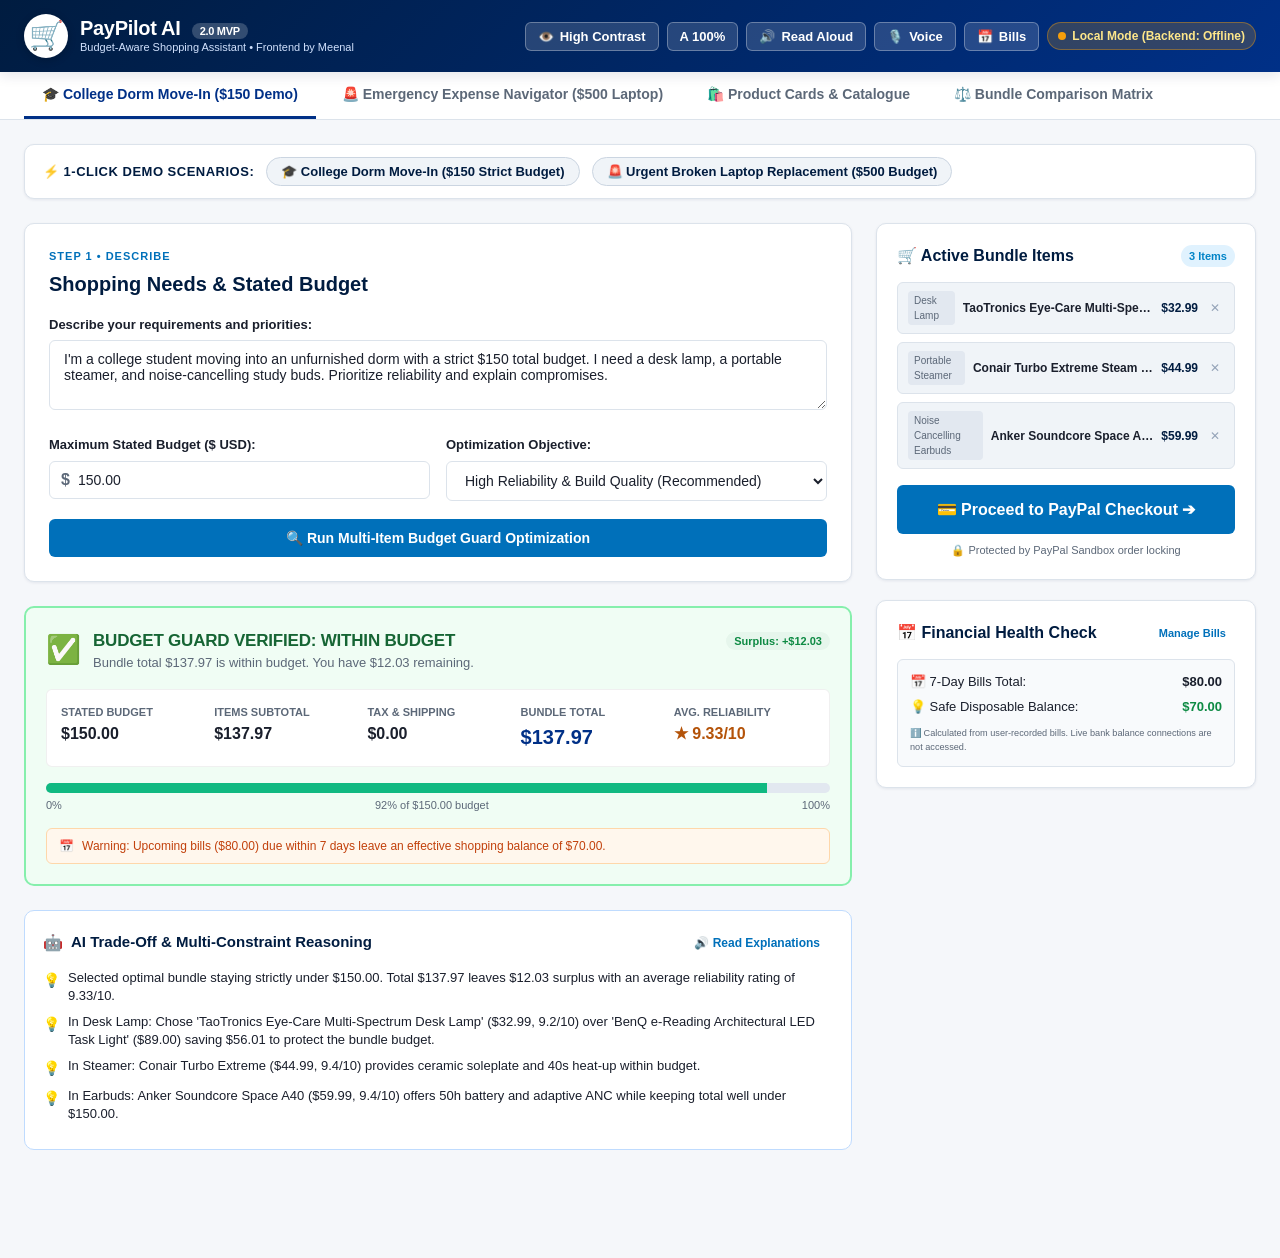
==== frontend/index.html @ 2ffc5cfb "Initial release: PayPilot AI hackathon project" ====
<!DOCTYPE html>
<html lang="en">
<head>
  <meta charset="UTF-8" />
  <meta name="viewport" content="width=device-width, initial-scale=1.0" />
  <title>PayPilot AI 2.0 — Budget-Aware Shopping Assistant</title>
  <link rel="stylesheet" href="css/styles.css" />
  <link rel="stylesheet" href="css/accessibility.css" />
</head>
<body>
  <!-- Accessible Skip Link -->
  <a href="#main-content" class="skip-link">Skip to main shopping content</a>

  <!-- ARIA Live Region for Screen Readers -->
  <div id="sr-announcer" class="sr-only" aria-live="polite" aria-atomic="true"></div>

  <!-- App Header -->
  <header class="app-header" role="banner">
    <div class="header-container">
      <div class="brand-section">
        <div class="brand-logo-icon" aria-hidden="true">🛒</div>
        <div class="brand-text">
          <h1>PayPilot AI <span class="brand-badge">2.0 MVP</span></h1>
          <p class="brand-subtitle">Budget-Aware Shopping Assistant • Frontend by Meenal</p>
        </div>
      </div>

      <!-- Accessibility & Control Bar -->
      <div class="accessibility-bar" role="toolbar" aria-label="Accessibility and assistance tools">
        <button id="btn-high-contrast" class="a11y-btn" title="Toggle High Contrast Mode (Alt+H)" aria-label="Toggle high contrast mode">
          <span aria-hidden="true">👁️</span> <span>High Contrast</span>
        </button>
        <button id="btn-text-scale" class="a11y-btn" title="Cycle Text Size (Alt+T)" aria-label="Cycle font size (Standard, Medium, Large)">
          <span aria-hidden="true">🔤</span> <span>A 100%</span>
        </button>
        <button id="btn-tts" class="a11y-btn" title="Read Aloud Summary (Alt+R)" aria-label="Read aloud current recommendations and budget status">
          <span class="icon" aria-hidden="true">🔊</span> <span>Read Aloud</span>
        </button>
        <button id="btn-voice-mic" class="a11y-btn" title="Hands-Free Voice Command" aria-label="Activate voice assistant commands">
          <span aria-hidden="true">🎙️</span> <span>Voice</span>
        </button>
        <button id="btn-open-bills" class="a11y-btn" title="Proactive Financial Health & Bills" aria-label="Open bill tracker and financial health monitoring">
          <span aria-hidden="true">📅</span> <span>Bills</span>
        </button>

        <div id="backend-status-badge" class="status-badge badge-offline" role="status" aria-label="Backend server connection status">
          <span class="dot"></span> <span>Checking Backend...</span>
        </div>
      </div>
    </div>
  </header>

  <!-- Voice Transcript Live Banner -->
  <div id="voice-transcript-banner" class="voice-banner hidden" role="status" aria-live="polite"></div>

  <!-- Sub Navigation Bar -->
  <nav class="app-subnav" role="navigation" aria-label="Main navigation views">
    <div class="subnav-container">
      <button id="nav-btn-dorm" class="nav-tab-btn active">
        <span>🎓 College Dorm Move-In ($150 Demo)</span>
      </button>
      <button id="nav-btn-emergency" class="nav-tab-btn">
        <span>🚨 Emergency Expense Navigator ($500 Laptop)</span>
      </button>
      <button id="nav-btn-catalogue" class="nav-tab-btn">
        <span>🛍️ Product Cards & Catalogue</span>
      </button>
      <button id="nav-btn-comparison" class="nav-tab-btn">
        <span>⚖️ Bundle Comparison Matrix</span>
      </button>
    </div>
  </nav>

  <!-- Main Content Area -->
  <main id="main-content" class="main-container" role="main">

    <!-- Quick-Fill Demo Chips -->
    <section class="quick-fill-bar" aria-label="Hackathon Demo Scenarios">
      <span class="quick-fill-label">⚡ 1-Click Demo Scenarios:</span>
      <button id="chip-demo-dorm" class="chip-btn" title="Load College Dorm Move-In demo ($150 budget)">
        🎓 College Dorm Move-In ($150 Strict Budget)
      </button>
      <button id="chip-demo-emergency" class="chip-btn" title="Load Emergency Laptop Replacement demo ($500 budget)">
        🚨 Urgent Broken Laptop Replacement ($500 Budget)
      </button>
    </section>

    <!-- VIEW 1: COLLEGE DORM MOVE-IN OPTIMIZER (MVP CORE DEMO) -->
    <div id="view-dorm" class="view-section">
      <div class="shopping-grid-layout">
        <!-- Left Main Column -->
        <div class="main-flow-col">
          <!-- Step 1: Describe Form -->
          <section class="card describe-card" aria-labelledby="heading-describe">
            <div class="card-heading-row">
              <div>
                <span class="step-tag">Step 1 • Describe</span>
                <h2 id="heading-describe">Shopping Needs & Stated Budget</h2>
              </div>
            </div>

            <form id="shopping-input-form">
              <div class="form-group">
                <label for="user-prompt-input">Describe your requirements and priorities:</label>
                <textarea id="user-prompt-input" class="form-textarea" rows="3" placeholder="e.g. Moving into an unfurnished dorm with strict $150 budget. Need desk lamp, steamer, and ANC earbuds. Prioritize reliability.">I'm a college student moving into an unfurnished dorm with a strict $150 total budget. I need a desk lamp, a portable steamer, and noise-cancelling study buds. Prioritize reliability and explain compromises.</textarea>
              </div>

              <div style="display: grid; grid-template-columns: 1fr 1fr; gap: 16px;">
                <div class="form-group">
                  <label for="stated-budget-input">Maximum Stated Budget ($ USD):</label>
                  <div class="input-with-currency">
                    <span class="currency-sym">$</span>
                    <input type="number" id="stated-budget-input" class="form-input" value="150.00" step="1.00" min="10" max="5000" />
                  </div>
                </div>

                <div class="form-group">
                  <label for="priority-select">Optimization Objective:</label>
                  <select id="priority-select" class="form-select">
                    <option value="reliability" selected>High Reliability & Build Quality (Recommended)</option>
                    <option value="cost">Lowest Total Cost (Budget Saver)</option>
                  </select>
                </div>
              </div>

              <button type="submit" class="btn btn-primary btn-block">
                🔍 Run Multi-Item Budget Guard Optimization
              </button>
            </form>
          </section>

          <!-- Step 2 & 3: Budget Guard Banner -->
          <section id="budget-guard-banner" class="budget-guard-banner banner-under-budget" aria-labelledby="budget-guard-heading" role="region">
            <div id="bundle-loading-spinner" class="spinner hidden"></div>
            <!-- Populated dynamically by budget_guard_ui.js -->
          </section>

          <!-- Over-budget 1-click Viable Swaps Container -->
          <section id="viable-swaps-container" role="region" aria-label="Over-budget swap alternatives"></section>

          <!-- Step 2: AI Trade-Off Explanations -->
          <section id="tradeoff-explanation-box" role="region" aria-label="AI Trade-off Explanations"></section>
        </div>

        <!-- Right Column: Selected Bundle Basket & Financial Health -->
        <aside class="sidebar-panel" aria-label="Selected basket and upcoming bills">
          <div class="card basket-card">
            <h3>
              <span>🛒 Active Bundle Items</span>
              <span class="badge badge-info">3 Items</span>
            </h3>

            <div id="selected-items-list" class="selected-items-list">
              <!-- Populated dynamically -->
            </div>

            <div class="checkout-callout">
              <button id="btn-proceed-checkout" class="btn btn-primary btn-block btn-lg">
                💳 Proceed to PayPal Checkout ➔
              </button>
              <p style="text-align: center; margin-top: 8px; font-size: 11px; color: var(--text-muted);">
                🔒 Protected by PayPal Sandbox order locking
              </p>
            </div>
          </div>

          <!-- Proactive 7-Day Bills Callout Card -->
          <div class="card basket-card">
            <h3>
              <span>📅 Financial Health Check</span>
              <button class="btn btn-ghost btn-xs" onclick="app.openBillsModal()">Manage Bills</button>
            </h3>
            <div id="bills-budget-callout">
              <!-- Populated dynamically by bill_manager_ui.js -->
            </div>
          </div>
        </aside>
      </div>
    </div>

    <!-- VIEW 2: EMERGENCY EXPENSE NAVIGATOR ($500 LAPTOP) -->
    <div id="view-emergency" class="view-section hidden">
      <div id="emergency-content-container">
        <!-- Populated dynamically by app.js renderEmergencyNavigator() -->
      </div>
    </div>

    <!-- VIEW 3: FULL PRODUCT CATALOGUE -->
    <div id="view-catalogue" class="view-section hidden">
      <div class="catalogue-header card" style="padding: 16px; margin-bottom: 20px;">
        <div style="display: flex; gap: 14px; flex-wrap: wrap; align-items: center; justify-content: space-between;">
          <div>
            <h2>Verified Product Catalogue</h2>
            <p style="font-size: 13px; color: var(--text-muted);">
              All catalogue prices carry verified retail benchmarks in accordance with hackathon guardrails.
            </p>
          </div>
          <div style="display: flex; gap: 10px; flex-wrap: wrap;">
            <input type="text" id="cat-search-input" class="form-input" style="width: 220px;" placeholder="Search products..." />
            <select id="cat-filter-select" class="form-select" style="width: 180px;">
              <option value="all">All Categories</option>
              <option value="desk_lamp">Desk Lamps</option>
              <option value="portable_steamer">Portable Steamers</option>
              <option value="noise_cancelling_earbuds">ANC Earbuds</option>
              <option value="laptop">Laptops</option>
            </select>
            <select id="cat-sort-select" class="form-select" style="width: 170px;">
              <option value="reliability_desc">Highest Reliability</option>
              <option value="price_asc">Price: Low to High</option>
              <option value="price_desc">Price: High to Low</option>
            </select>
          </div>
        </div>
      </div>

      <div id="catalogue-cards-grid" class="cards-grid">
        <!-- Rendered by app.js renderCatalogueCards() -->
      </div>
    </div>

    <!-- VIEW 4: SIDE-BY-SIDE BUNDLE COMPARISON -->
    <div id="view-comparison" class="view-section hidden">
      <div class="card" style="padding: 20px; margin-bottom: 24px;">
        <h2>Multi-Item Bundle Comparison Matrix</h2>
        <p style="color: var(--text-muted); font-size: 13px;">
          Comparing the AI-recommended high-reliability combination against the minimum-cost budget saver.
        </p>
      </div>

      <div id="bundle-comparison-matrix" class="bundle-matrix-container">
        <!-- Populated dynamically by budget_guard_ui.js -->
      </div>
    </div>

  </main>

  <!-- ================================================================= -->
  <!-- MODAL 1: CHECKOUT & PAYPAL SANDBOX FLOW -->
  <!-- ================================================================= -->
  <div id="checkout-modal" class="modal-overlay hidden" role="dialog" aria-modal="true" aria-labelledby="checkout-modal-title">
    <div class="modal-content">
      <div class="modal-header">
        <h3 id="checkout-modal-title">PayPilot AI — PayPal Sandbox Checkout</h3>
        <button id="btn-close-checkout" class="btn-close-modal" aria-label="Close checkout modal">✕</button>
      </div>

      <!-- Step Tracker Bar -->
      <div id="checkout-step-tracker" class="step-tracker-bar"></div>

      <!-- Dynamic Stage Body -->
      <div id="checkout-body-content"></div>
    </div>
  </div>

  <!-- ================================================================= -->
  <!-- MODAL 2: PRICE TREND & HONEY SIMULATION MODAL -->
  <!-- ================================================================= -->
  <div id="price-history-modal" class="modal-overlay hidden" role="dialog" aria-modal="true" aria-labelledby="history-modal-title">
    <div class="modal-content" style="max-width: 520px;">
      <div class="modal-header">
        <h3 id="history-modal-title">Price Trend & Movement Insight</h3>
        <button id="btn-close-price-history" class="btn-close-modal" aria-label="Close price trends modal">✕</button>
      </div>
      <div id="price-history-content"></div>
    </div>
  </div>

  <!-- ================================================================= -->
  <!-- MODAL 3: PROACTIVE FINANCIAL HEALTH & BILL TRACKER MODAL -->
  <!-- ================================================================= -->
  <div id="bills-modal" class="modal-overlay hidden" role="dialog" aria-modal="true" aria-labelledby="bills-modal-title">
    <div class="modal-content">
      <div class="modal-header">
        <h3 id="bills-modal-title">📅 Proactive Financial Health & Bill Tracker</h3>
        <button id="btn-close-bills" class="btn-close-modal" aria-label="Close bill manager">✕</button>
      </div>

      <div style="margin-bottom: 16px;">
        <p style="font-size: 13px; color: var(--text-muted);">
          Record upcoming bills to let PayPilot AI compute your true disposable shopping balance.
          <em>Note: We do not access or imply access to your private bank balance.</em>
        </p>
      </div>

      <!-- Add Bill Form -->
      <form id="add-bill-form" class="card" style="padding: 16px; margin-bottom: 20px; background: #f8fafc;">
        <h4 style="margin-bottom: 10px; font-size: 14px;">+ Record New Upcoming Bill</h4>
        <div style="display: grid; grid-template-columns: 2fr 1fr; gap: 10px; margin-bottom: 10px;">
          <input type="text" id="new-bill-title" class="form-input" placeholder="Bill Name (e.g. Mobile Plan)" required />
          <input type="number" id="new-bill-amount" class="form-input" placeholder="Amount ($)" step="0.01" required />
        </div>
        <div style="display: grid; grid-template-columns: 1fr 1fr; gap: 10px; margin-bottom: 10px;">
          <input type="date" id="new-bill-date" class="form-input" required />
          <select id="new-bill-category" class="form-select">
            <option value="Utilities">Utilities</option>
            <option value="Internet">Internet / Phone</option>
            <option value="Housing">Housing / Rent</option>
            <option value="Entertainment">Entertainment / Subs</option>
          </select>
        </div>
        <button type="submit" class="btn btn-secondary btn-sm btn-block">Add Bill Record</button>
      </form>

      <!-- Bills List -->
      <h4 style="margin-bottom: 8px;">Recorded Bills:</h4>
      <div id="bills-list-container" style="display: flex; flex-direction: column; gap: 8px; max-height: 250px; overflow-y: auto;"></div>
    </div>
  </div>

  <!-- ================================================================= -->
  <!-- MODAL 4: KEYBOARD SHORTCUTS HELP MODAL -->
  <!-- ================================================================= -->
  <div id="shortcuts-modal" class="modal-overlay hidden" role="dialog" aria-modal="true" aria-labelledby="shortcuts-modal-title">
    <div class="modal-content" style="max-width: 480px;">
      <div class="modal-header">
        <h3 id="shortcuts-modal-title">⌨️ Keyboard Navigation Shortcuts</h3>
        <button id="btn-close-shortcuts" class="btn-close-modal" aria-label="Close keyboard shortcuts">✕</button>
      </div>
      <div style="font-size: 13px; line-height: 1.8;">
        <p><strong>Alt + H</strong>: Toggle High Contrast Mode (WCAG AAA)</p>
        <p><strong>Alt + T</strong>: Cycle Text Size (Standard 100%, 120%, 140%)</p>
        <p><strong>Alt + R</strong>: Read Aloud Summary / Stop Speech</p>
        <p><strong>Alt + K</strong>: Open / Close this Shortcuts dialog</p>
        <p><strong>Tab / Shift+Tab</strong>: Navigate between interactive elements</p>
        <p><strong>Escape</strong>: Close any open modal dialog</p>
      </div>
    </div>
  </div>

  <!-- Scripts -->
  <script src="js/config.js"></script>
  <script src="js/catalogue_data.js"></script>
  <script src="js/api.js"></script>
  <script src="js/accessibility.js"></script>
  <script src="js/voice.js"></script>
  <script src="js/bill_manager_ui.js"></script>
  <script src="js/budget_guard_ui.js"></script>
  <script src="js/paypal_checkout_ui.js"></script>
  <script src="js/app.js"></script>
</body>
</html>
---- frontend/css/styles.css ----
/**
 * PayPilot AI — Core Design System & Styling
 * Module: Meenal (Frontend / Dashboard UI)
 */

:root {
  --pp-blue: #003087;
  --pp-navy: #001c40;
  --pp-light-blue: #0070ba;
  --pp-accent: #00457c;
  --pp-yellow: #ffc439;
  --pp-gold: #f2ba36;
  --bg-primary: #f5f7fa;
  --bg-surface: #ffffff;
  --bg-surface-alt: #f0f4f8;
  --text-main: #1a1f2c;
  --text-muted: #5c6878;
  --text-light: #8e9cae;
  --border-color: #dce3eb;
  --border-focus: #0070ba;

  --color-success: #0d8a43;
  --color-success-bg: #e6f6ec;
  --color-warning: #b76e00;
  --color-warning-bg: #fff8e6;
  --color-danger: #c92a2a;
  --color-danger-bg: #ffe8e8;

  --shadow-sm: 0 1px 3px rgba(0, 24, 71, 0.08);
  --shadow-md: 0 4px 12px rgba(0, 24, 71, 0.10);
  --shadow-lg: 0 8px 24px rgba(0, 24, 71, 0.14);
  --radius-sm: 6px;
  --radius-md: 10px;
  --radius-lg: 16px;
  --radius-full: 9999px;

  --font-sans: -apple-system, BlinkMacSystemFont, "Segoe UI", Roboto, Helvetica, Arial, sans-serif;
  --font-mono: SFMono-Regular, Consolas, "Liberation Mono", Menlo, monospace;
}

/* Reset & Base */
*, *::before, *::after {
  box-sizing: border-box;
  margin: 0;
  padding: 0;
}

body {
  font-family: var(--font-sans);
  background-color: var(--bg-primary);
  color: var(--text-main);
  line-height: 1.5;
  -webkit-font-smoothing: antialiased;
}

/* Skip link for screen reader accessibility */
.skip-link {
  position: absolute;
  top: -40px;
  left: 10px;
  background: var(--pp-blue);
  color: #fff;
  padding: 8px 16px;
  z-index: 1000;
  text-decoration: none;
  font-weight: 600;
  border-radius: var(--radius-sm);
  transition: top 0.2s ease;
}
.skip-link:focus {
  top: 10px;
}

/* Clear Focus Rings */
:focus-visible {
  outline: 3px solid var(--pp-light-blue);
  outline-offset: 3px;
}

/* App Header & Navigation */
.app-header {
  background: linear-gradient(135deg, var(--pp-navy) 0%, var(--pp-blue) 100%);
  color: #ffffff;
  padding: 14px 24px;
  box-shadow: var(--shadow-md);
  position: sticky;
  top: 0;
  z-index: 100;
}

.header-container {
  max-width: 1300px;
  margin: 0 auto;
  display: flex;
  align-items: center;
  justify-content: space-between;
  gap: 16px;
  flex-wrap: wrap;
}

.brand-section {
  display: flex;
  align-items: center;
  gap: 12px;
}

.brand-logo-icon {
  font-size: 28px;
  background: #ffffff;
  border-radius: 50%;
  width: 44px;
  height: 44px;
  display: flex;
  align-items: center;
  justify-content: center;
  box-shadow: 0 2px 8px rgba(0,0,0,0.2);
}

.brand-text h1 {
  font-size: 20px;
  font-weight: 700;
  letter-spacing: -0.3px;
  line-height: 1.1;
}

.brand-badge {
  font-size: 11px;
  background: rgba(255, 255, 255, 0.2);
  padding: 2px 8px;
  border-radius: var(--radius-full);
  margin-left: 6px;
}

.brand-subtitle {
  font-size: 11px;
  color: #d0e1fd;
}

/* Accessibility & Control Bar */
.accessibility-bar {
  display: flex;
  align-items: center;
  gap: 8px;
  flex-wrap: wrap;
}

.a11y-btn {
  background: rgba(255, 255, 255, 0.15);
  border: 1px solid rgba(255, 255, 255, 0.3);
  color: #ffffff;
  font-size: 13px;
  font-weight: 600;
  padding: 6px 12px;
  border-radius: var(--radius-sm);
  cursor: pointer;
  display: inline-flex;
  align-items: center;
  gap: 6px;
  transition: all 0.2s ease;
}

.a11y-btn:hover {
  background: rgba(255, 255, 255, 0.25);
  border-color: rgba(255, 255, 255, 0.5);
}

.a11y-btn.active {
  background: var(--pp-yellow);
  color: var(--pp-navy);
  border-color: var(--pp-yellow);
}

.a11y-btn.active-speaking {
  background: #e02424;
  color: #fff;
  border-color: #e02424;
}

.a11y-btn.active-listening {
  background: #059669;
  color: #fff;
  animation: pulse-listening 1.5s infinite;
}

@keyframes pulse-listening {
  0% { transform: scale(1); }
  50% { transform: scale(1.05); }
  100% { transform: scale(1); }
}

.status-badge {
  display: inline-flex;
  align-items: center;
  gap: 6px;
  font-size: 12px;
  font-weight: 600;
  padding: 4px 10px;
  border-radius: var(--radius-full);
}

.status-badge .dot {
  width: 8px;
  height: 8px;
  border-radius: 50%;
}

.badge-online {
  background: rgba(16, 185, 129, 0.2);
  color: #a7f3d0;
  border: 1px solid rgba(16, 185, 129, 0.4);
}
.badge-online .dot { background: #10b981; }

.badge-offline {
  background: rgba(245, 158, 11, 0.2);
  color: #fde68a;
  border: 1px solid rgba(245, 158, 11, 0.4);
}
.badge-offline .dot { background: #f59e0b; }

/* Sub Navigation */
.app-subnav {
  background: #ffffff;
  border-bottom: 1px solid var(--border-color);
  padding: 0 24px;
}

.subnav-container {
  max-width: 1300px;
  margin: 0 auto;
  display: flex;
  gap: 8px;
  overflow-x: auto;
}

.nav-tab-btn {
  background: none;
  border: none;
  border-bottom: 3px solid transparent;
  padding: 14px 18px;
  font-size: 14px;
  font-weight: 600;
  color: var(--text-muted);
  cursor: pointer;
  display: inline-flex;
  align-items: center;
  gap: 8px;
  transition: all 0.2s;
  white-space: nowrap;
}

.nav-tab-btn:hover {
  color: var(--pp-blue);
  background: #f8fafc;
}

.nav-tab-btn.active {
  color: var(--pp-blue);
  border-bottom-color: var(--pp-blue);
}

/* Voice transcript banner */
.voice-banner {
  background: #eff6ff;
  border-bottom: 1px solid #bfdbfe;
  color: #1e40af;
  padding: 8px 24px;
  font-size: 13px;
  font-weight: 500;
  text-align: center;
}

/* Main Container */
.main-container {
  max-width: 1300px;
  margin: 24px auto;
  padding: 0 24px 60px 24px;
}

/* Quick Fill Banner */
.quick-fill-bar {
  background: #ffffff;
  border: 1px solid var(--border-color);
  border-radius: var(--radius-md);
  padding: 12px 18px;
  margin-bottom: 24px;
  display: flex;
  align-items: center;
  gap: 12px;
  flex-wrap: wrap;
  box-shadow: var(--shadow-sm);
}

.quick-fill-label {
  font-size: 13px;
  font-weight: 700;
  color: var(--pp-navy);
  text-transform: uppercase;
  letter-spacing: 0.5px;
}

.chip-btn {
  background: var(--bg-surface-alt);
  border: 1px solid #cbd5e1;
  color: var(--pp-navy);
  font-size: 13px;
  font-weight: 600;
  padding: 6px 14px;
  border-radius: var(--radius-full);
  cursor: pointer;
  transition: all 0.2s;
}

.chip-btn:hover {
  background: #e2e8f0;
  border-color: #94a3b8;
  transform: translateY(-1px);
}

/* Shopping Flow Cards & Sections */
.shopping-grid-layout {
  display: grid;
  grid-template-columns: 1fr 380px;
  gap: 24px;
  align-items: start;
}

@media (max-width: 1024px) {
  .shopping-grid-layout {
    grid-template-columns: 1fr;
  }
}

/* Card Primitive */
.card {
  background: var(--bg-surface);
  border: 1px solid var(--border-color);
  border-radius: var(--radius-md);
  box-shadow: var(--shadow-sm);
  transition: box-shadow 0.2s, border-color 0.2s;
}

.card:hover {
  box-shadow: var(--shadow-md);
}

/* Describe Section (Input Form) */
.describe-card {
  padding: 24px;
  margin-bottom: 24px;
}

.card-heading-row {
  display: flex;
  justify-content: space-between;
  align-items: flex-start;
  margin-bottom: 16px;
}

.step-tag {
  font-size: 11px;
  font-weight: 700;
  text-transform: uppercase;
  letter-spacing: 1px;
  color: var(--pp-light-blue);
  margin-bottom: 4px;
  display: block;
}

.describe-card h2 {
  font-size: 20px;
  font-weight: 700;
  color: var(--pp-navy);
}

.form-group {
  margin-bottom: 18px;
}

.form-group label {
  display: block;
  font-size: 13px;
  font-weight: 600;
  color: var(--text-main);
  margin-bottom: 6px;
}

.form-input, .form-textarea, .form-select {
  width: 100%;
  padding: 10px 14px;
  border: 1px solid var(--border-color);
  border-radius: var(--radius-sm);
  font-family: inherit;
  font-size: 14px;
  color: var(--text-main);
  background: #ffffff;
  transition: border-color 0.2s;
}

.form-input:focus, .form-textarea:focus, .form-select:focus {
  border-color: var(--pp-light-blue);
}

.input-with-currency {
  position: relative;
  display: flex;
  align-items: center;
}

.currency-sym {
  position: absolute;
  left: 12px;
  font-weight: 700;
  color: var(--text-muted);
}

.input-with-currency input {
  padding-left: 28px;
}

/* Buttons */
.btn {
  display: inline-flex;
  align-items: center;
  justify-content: center;
  gap: 8px;
  font-family: inherit;
  font-size: 14px;
  font-weight: 600;
  padding: 10px 20px;
  border-radius: var(--radius-sm);
  border: 1px solid transparent;
  cursor: pointer;
  transition: all 0.2s;
  text-decoration: none;
}

.btn-primary {
  background: var(--pp-light-blue);
  color: #ffffff;
}
.btn-primary:hover {
  background: #005ea6;
}

.btn-secondary {
  background: #e2e8f0;
  color: var(--pp-navy);
}
.btn-secondary:hover {
  background: #cbd5e1;
}

.btn-success {
  background: var(--color-success);
  color: #ffffff;
}
.btn-success:hover {
  background: #0b7237;
}

.btn-danger {
  background: var(--color-danger);
  color: #ffffff;
}
.btn-danger:hover {
  background: #a82222;
}

.btn-outline {
  background: transparent;
  border-color: var(--border-color);
  color: var(--text-main);
}
.btn-outline:hover {
  background: var(--bg-surface-alt);
  border-color: #94a3b8;
}

.btn-ghost {
  background: transparent;
  color: var(--pp-light-blue);
}
.btn-ghost:hover {
  background: rgba(0, 112, 186, 0.08);
}

.btn-block { width: 100%; }
.btn-sm { padding: 6px 12px; font-size: 12px; }
.btn-xs { padding: 4px 8px; font-size: 11px; }
.btn-lg { padding: 14px 28px; font-size: 16px; }

/* Budget Guard Banner */
.budget-guard-banner {
  border-radius: var(--radius-md);
  padding: 20px;
  margin-bottom: 24px;
  border: 2px solid;
  transition: all 0.3s;
}

.banner-under-budget {
  background: #f0fdf4;
  border-color: #86efac;
}

.banner-over-budget {
  background: #fef2f2;
  border-color: #fca5a5;
}

.banner-header {
  display: flex;
  justify-content: space-between;
  align-items: flex-start;
  margin-bottom: 16px;
  flex-wrap: wrap;
  gap: 12px;
}

.status-indicator {
  display: flex;
  align-items: center;
  gap: 12px;
}

.status-icon {
  font-size: 28px;
}

.status-title {
  font-size: 17px;
  font-weight: 700;
  letter-spacing: -0.2px;
}

.banner-under-budget .status-title { color: #166534; }
.banner-over-budget .status-title { color: #991b1b; }

.status-subtitle {
  font-size: 13px;
  color: var(--text-muted);
}

.banner-body {
  display: grid;
  grid-template-columns: repeat(auto-fit, minmax(130px, 1fr));
  gap: 12px;
  margin-bottom: 16px;
  background: #ffffff;
  padding: 14px;
  border-radius: var(--radius-sm);
  border: 1px solid rgba(0,0,0,0.06);
}

.budget-stat {
  display: flex;
  flex-direction: column;
}

.stat-label {
  font-size: 11px;
  text-transform: uppercase;
  color: var(--text-muted);
  font-weight: 600;
  margin-bottom: 2px;
}

.stat-value {
  font-size: 16px;
  font-weight: 700;
  color: var(--text-main);
}

.stat-highlight .total-value {
  font-size: 20px;
  color: var(--pp-blue);
}

.rating-stars {
  color: #b45309;
}

/* Progress bar */
.budget-progress-container {
  margin-top: 10px;
}

.progress-bar-track {
  width: 100%;
  height: 10px;
  background: #e2e8f0;
  border-radius: var(--radius-full);
  overflow: hidden;
}

.progress-bar-fill {
  height: 100%;
  transition: width 0.4s ease;
}

.fill-safe { background: #10b981; }
.fill-over { background: #ef4444; }

.progress-labels {
  display: flex;
  justify-content: space-between;
  font-size: 11px;
  color: var(--text-muted);
  margin-top: 4px;
}

.banner-bill-alert {
  margin-top: 14px;
  padding: 8px 12px;
  border-radius: var(--radius-sm);
  font-size: 12px;
  display: flex;
  align-items: center;
  gap: 8px;
}

.bill-warning {
  background: #fff7ed;
  border: 1px solid #fed7aa;
  color: #c2410c;
}

.bill-ok {
  background: #f8fafc;
  border: 1px solid #e2e8f0;
  color: #475569;
}

/* Viable Swaps Card */
.swap-callout-box {
  background: #ffffff;
  border: 2px solid #f59e0b;
  border-radius: var(--radius-md);
  padding: 18px;
  margin-bottom: 24px;
  box-shadow: var(--shadow-sm);
}

.swap-callout-header {
  display: flex;
  justify-content: space-between;
  align-items: center;
  margin-bottom: 8px;
}

.swap-callout-header h4 {
  color: #92400e;
  font-size: 16px;
}

.shortfall-tag {
  background: #fee2e2;
  color: #991b1b;
  font-size: 12px;
  font-weight: 700;
  padding: 3px 8px;
  border-radius: var(--radius-full);
}

.swap-intro {
  font-size: 13px;
  color: var(--text-muted);
  margin-bottom: 14px;
}

.swap-card {
  background: #fffbeb;
  border: 1px solid #fde68a;
  border-radius: var(--radius-sm);
  padding: 14px;
  margin-bottom: 10px;
}

.swap-comparison {
  display: flex;
  align-items: center;
  justify-content: space-between;
  gap: 12px;
  margin-bottom: 8px;
  flex-wrap: wrap;
}

.swap-badge-red {
  background: #fee2e2;
  color: #991b1b;
  font-size: 10px;
  font-weight: 700;
  padding: 2px 6px;
  border-radius: var(--radius-full);
  margin-right: 6px;
}

.swap-badge-green {
  background: #dcfce7;
  color: #166534;
  font-size: 10px;
  font-weight: 700;
  padding: 2px 6px;
  border-radius: var(--radius-full);
  margin-right: 6px;
}

.swap-arrow {
  font-size: 18px;
  color: #d97706;
}

.swap-explanation {
  font-size: 12px;
  color: #4b5563;
  margin-bottom: 10px;
}

.swap-action-row {
  display: flex;
  justify-content: space-between;
  align-items: center;
  flex-wrap: wrap;
  gap: 8px;
}

.savings-tag {
  font-size: 12px;
  font-weight: 700;
  color: #15803d;
}

/* Comparison Matrix */
.bundle-matrix-container {
  display: grid;
  grid-template-columns: repeat(auto-fit, minmax(280px, 1fr));
  gap: 20px;
  margin-bottom: 24px;
}

.comparison-column {
  padding: 20px;
  display: flex;
  flex-direction: column;
  justify-content: space-between;
  position: relative;
}

.highlight-card {
  border: 2px solid var(--pp-light-blue);
  box-shadow: 0 4px 16px rgba(0, 112, 186, 0.15);
}

.pill-badge {
  font-size: 11px;
  font-weight: 700;
  padding: 3px 10px;
  border-radius: var(--radius-full);
  display: inline-block;
  margin-bottom: 8px;
}

.pill-blue { background: #dbeafe; color: #1e40af; }
.pill-gray { background: #f1f5f9; color: #475569; }

.col-header h3 {
  font-size: 18px;
  color: var(--pp-navy);
  margin-bottom: 4px;
}

.col-subtitle {
  font-size: 12px;
  color: var(--text-muted);
  margin-bottom: 12px;
}

.col-price {
  display: flex;
  align-items: center;
  gap: 10px;
  margin-bottom: 8px;
}

.price-val {
  font-size: 24px;
  font-weight: 800;
  color: var(--pp-navy);
}

.badge {
  font-size: 11px;
  font-weight: 700;
  padding: 3px 8px;
  border-radius: var(--radius-full);
}

.badge-success { background: var(--color-success-bg); color: var(--color-success); }
.badge-danger { background: var(--color-danger-bg); color: var(--color-danger); }
.badge-warning { background: var(--color-warning-bg); color: var(--color-warning); }
.badge-info { background: #e0f2fe; color: #0284c7; }

.col-reliability {
  font-size: 12px;
  color: var(--text-muted);
  margin-bottom: 16px;
}

.col-items {
  border-top: 1px solid var(--border-color);
  padding: 12px 0;
  margin-bottom: 16px;
}

.col-item-row {
  display: flex;
  justify-content: space-between;
  font-size: 13px;
  padding: 6px 0;
  border-bottom: 1px dashed #f1f5f9;
}

.item-name {
  max-width: 70%;
  color: var(--text-main);
  white-space: nowrap;
  overflow: hidden;
  text-overflow: ellipsis;
}

.item-price {
  font-weight: 600;
  color: var(--pp-navy);
}

/* Trade-Off Explanation Box */
.tradeoff-card {
  background: #ffffff;
  border: 1px solid #bfdbfe;
  border-radius: var(--radius-md);
  padding: 18px;
  margin-bottom: 24px;
}

.tradeoff-header {
  display: flex;
  align-items: center;
  gap: 8px;
  margin-bottom: 12px;
}

.tradeoff-header h4 {
  font-size: 15px;
  color: var(--pp-navy);
  flex-grow: 1;
}

.tradeoff-bullet {
  display: flex;
  align-items: flex-start;
  gap: 8px;
  font-size: 13px;
  color: var(--text-main);
  margin-bottom: 8px;
  line-height: 1.4;
}

.bullet-icon { font-size: 14px; margin-top: 2px; }

/* Product Cards Grid */
.cards-grid {
  display: grid;
  grid-template-columns: repeat(auto-fill, minmax(290px, 1fr));
  gap: 20px;
}

.product-card {
  display: flex;
  flex-direction: column;
  overflow: hidden;
}

.card-selected {
  border: 2px solid var(--pp-light-blue);
  box-shadow: 0 4px 14px rgba(0, 112, 186, 0.15);
}

.card-media {
  position: relative;
  height: 180px;
  background: #e2e8f0;
  overflow: hidden;
}

.product-img {
  width: 100%;
  height: 100%;
  object-fit: cover;
  transition: transform 0.3s ease;
}

.product-card:hover .product-img {
  transform: scale(1.03);
}

.category-pill {
  position: absolute;
  top: 10px;
  left: 10px;
  background: rgba(0, 24, 71, 0.85);
  color: #ffffff;
  font-size: 11px;
  font-weight: 600;
  padding: 3px 8px;
  border-radius: var(--radius-full);
}

.discount-pill {
  position: absolute;
  top: 10px;
  right: 10px;
  background: var(--color-success);
  color: #ffffff;
  font-size: 11px;
  font-weight: 700;
  padding: 3px 8px;
  border-radius: var(--radius-full);
}

.card-content {
  padding: 16px;
  display: flex;
  flex-direction: column;
  flex-grow: 1;
  justify-content: space-between;
}

.brand-row {
  display: flex;
  justify-content: space-between;
  font-size: 12px;
  margin-bottom: 4px;
}

.brand-label {
  color: var(--text-muted);
  font-weight: 600;
  text-transform: uppercase;
}

.reliability-badge {
  color: #b45309;
  font-weight: 700;
}

.product-title {
  font-size: 15px;
  font-weight: 700;
  color: var(--pp-navy);
  margin-bottom: 6px;
  line-height: 1.25;
}

.product-description {
  font-size: 12px;
  color: var(--text-muted);
  margin-bottom: 12px;
  display: -webkit-box;
  -webkit-line-clamp: 2;
  -webkit-box-orient: vertical;
  overflow: hidden;
}

.specs-preview {
  display: flex;
  flex-wrap: wrap;
  gap: 6px;
  margin-bottom: 10px;
}

.spec-tag {
  background: var(--bg-surface-alt);
  font-size: 11px;
  color: var(--text-muted);
  padding: 2px 6px;
  border-radius: 4px;
}

.data-source-disclosure {
  font-size: 10px;
  color: var(--text-light);
  margin-bottom: 12px;
  background: #f8fafc;
  padding: 4px 6px;
  border-radius: 4px;
  border-left: 2px solid var(--pp-light-blue);
}

.card-pricing-row {
  display: flex;
  justify-content: space-between;
  align-items: center;
  margin-bottom: 12px;
  padding-top: 8px;
  border-top: 1px solid #f1f5f9;
}

.price-box {
  display: flex;
  align-items: baseline;
  gap: 6px;
}

.current-price {
  font-size: 18px;
  font-weight: 800;
  color: var(--pp-navy);
}

.original-price {
  font-size: 13px;
  color: var(--text-light);
  text-decoration: line-through;
}

/* Right Sidebar: Basket & Financial Health */
.sidebar-panel {
  display: flex;
  flex-direction: column;
  gap: 20px;
}

.basket-card {
  padding: 20px;
}

.basket-card h3 {
  font-size: 16px;
  color: var(--pp-navy);
  margin-bottom: 14px;
  display: flex;
  justify-content: space-between;
  align-items: center;
}

.selected-items-list {
  display: flex;
  flex-direction: column;
  gap: 8px;
  margin-bottom: 16px;
}

.selected-item-pill {
  background: var(--bg-surface-alt);
  border: 1px solid var(--border-color);
  border-radius: var(--radius-sm);
  padding: 8px 10px;
  display: flex;
  align-items: center;
  justify-content: space-between;
  gap: 8px;
  font-size: 12px;
}

.item-cat-tag {
  font-size: 10px;
  background: #e2e8f0;
  padding: 2px 6px;
  border-radius: 4px;
  color: var(--text-muted);
}

.item-title {
  white-space: nowrap;
  overflow: hidden;
  text-overflow: ellipsis;
  flex-grow: 1;
}

.item-cost {
  font-weight: 700;
  color: var(--pp-navy);
}

.btn-remove-item {
  background: none;
  border: none;
  color: #94a3b8;
  cursor: pointer;
  font-size: 12px;
  padding: 2px 4px;
}
.btn-remove-item:hover { color: var(--color-danger); }

/* Bill Summary Chip */
.bill-summary-chip {
  background: #f8fafc;
  border: 1px solid var(--border-color);
  border-radius: var(--radius-sm);
  padding: 12px;
}

.chip-row {
  display: flex;
  justify-content: space-between;
  font-size: 13px;
  margin-bottom: 6px;
}

.chip-disclaimer {
  font-size: 11px;
  color: var(--text-muted);
  margin-top: 8px;
  line-height: 1.3;
}

.text-green { color: var(--color-success); }
.text-red { color: var(--color-danger); }

/* Emergency View */
.emergency-navigator-box {
  background: #ffffff;
  border: 1px solid var(--border-color);
  border-radius: var(--radius-md);
  padding: 24px;
}

.emergency-alert-header {
  display: flex;
  align-items: center;
  gap: 16px;
  margin-bottom: 20px;
}

.emer-icon {
  font-size: 36px;
}

.emergency-tradeoff-summary {
  background: #eff6ff;
  border: 1px solid #bfdbfe;
  border-radius: var(--radius-sm);
  padding: 12px 16px;
  margin-bottom: 24px;
  font-size: 13px;
  color: #1e3a8a;
}

.emergency-cards-grid {
  display: grid;
  grid-template-columns: repeat(auto-fit, minmax(320px, 1fr));
  gap: 20px;
}

.emergency-card {
  padding: 22px;
  position: relative;
  display: flex;
  flex-direction: column;
  justify-content: space-between;
}

.recommended-emer {
  border: 2px solid var(--color-success);
}

.emer-badge {
  font-size: 11px;
  font-weight: 700;
  color: #166534;
  background: #dcfce7;
  padding: 4px 10px;
  border-radius: var(--radius-full);
  display: inline-block;
  margin-bottom: 10px;
}

.emer-brand {
  font-size: 12px;
  color: var(--text-muted);
  margin-bottom: 12px;
}

.emer-price-row {
  display: flex;
  align-items: center;
  gap: 10px;
  margin-bottom: 16px;
}

.emer-perks {
  list-style: none;
  font-size: 13px;
  margin-bottom: 20px;
}

.emer-perks li {
  padding: 6px 0;
  border-bottom: 1px solid #f1f5f9;
}

/* Modals */
.modal-overlay {
  position: fixed;
  top: 0;
  left: 0;
  width: 100vw;
  height: 100vh;
  background: rgba(0, 24, 71, 0.6);
  backdrop-filter: blur(4px);
  display: flex;
  align-items: center;
  justify-content: center;
  z-index: 1000;
  padding: 16px;
}

.modal-content {
  background: #ffffff;
  border-radius: var(--radius-lg);
  max-width: 620px;
  width: 100%;
  max-height: 90vh;
  overflow-y: auto;
  box-shadow: var(--shadow-lg);
  position: relative;
  padding: 24px;
}

.modal-header {
  display: flex;
  justify-content: space-between;
  align-items: center;
  margin-bottom: 18px;
  border-bottom: 1px solid var(--border-color);
  padding-bottom: 12px;
}

.modal-header h3 {
  font-size: 18px;
  color: var(--pp-navy);
}

.btn-close-modal {
  background: none;
  border: none;
  font-size: 20px;
  color: var(--text-muted);
  cursor: pointer;
  padding: 4px 8px;
}
.btn-close-modal:hover { color: var(--text-main); }

/* Checkout Modal Stages */
.checkout-stage-box {
  display: flex;
  flex-direction: column;
  gap: 18px;
}

.stage-title-row {
  display: flex;
  align-items: center;
  gap: 12px;
}

.stage-number {
  background: var(--pp-blue);
  color: #fff;
  width: 32px;
  height: 32px;
  border-radius: 50%;
  display: flex;
  align-items: center;
  justify-content: center;
  font-weight: 700;
  font-size: 14px;
}

.stage-desc {
  font-size: 12px;
  color: var(--text-muted);
}

.order-id-badge {
  margin-left: auto;
  font-size: 11px;
  font-family: var(--font-mono);
  background: #f1f5f9;
  padding: 4px 8px;
  border-radius: var(--radius-sm);
  color: var(--text-muted);
}

.locked-items-list {
  background: var(--bg-surface-alt);
  border-radius: var(--radius-sm);
  padding: 12px;
  display: flex;
  flex-direction: column;
  gap: 6px;
}

.locked-item-row {
  display: flex;
  justify-content: space-between;
  align-items: center;
  font-size: 13px;
}

.item-brand-tag {
  font-size: 10px;
  background: #cbd5e1;
  padding: 2px 6px;
  border-radius: 4px;
  margin-right: 6px;
}

.checkout-summary-grid {
  border-top: 1px solid var(--border-color);
  padding-top: 12px;
  display: flex;
  flex-direction: column;
  gap: 6px;
}

.summary-line {
  display: flex;
  justify-content: space-between;
  font-size: 13px;
  color: var(--text-muted);
}

.line-total {
  font-size: 16px;
  font-weight: 700;
  color: var(--text-main);
  border-top: 1px solid var(--border-color);
  padding-top: 8px;
  margin-top: 4px;
}

.total-highlight {
  color: var(--pp-blue);
  font-size: 18px;
}

/* Pay in 4 Box */
.pay-in-4-box {
  background: #fdf6ec;
  border: 1px solid #fed7aa;
  border-radius: var(--radius-sm);
  padding: 14px;
}

.p4-header {
  display: flex;
  justify-content: space-between;
  align-items: center;
  margin-bottom: 6px;
}

.p4-logo {
  font-size: 14px;
  color: var(--pp-navy);
}

.p4-badge {
  font-size: 10px;
  background: #ffedd5;
  color: #c2410c;
  font-weight: 700;
  padding: 2px 6px;
  border-radius: 4px;
}

.p4-calc {
  font-size: 13px;
  color: var(--text-main);
  margin-bottom: 8px;
}

.p4-disclaimers {
  font-size: 11px;
  color: #9a3412;
  line-height: 1.35;
}

.p4-warning {
  margin-bottom: 4px;
}

.btn-paypal-sandbox {
  background: var(--pp-yellow);
  color: var(--pp-navy);
  font-size: 15px;
  font-weight: 700;
  width: 100%;
  padding: 14px;
  border: none;
  border-radius: var(--radius-full);
  cursor: pointer;
  display: flex;
  align-items: center;
  justify-content: center;
  gap: 8px;
  box-shadow: 0 2px 6px rgba(0,0,0,0.1);
  transition: all 0.2s;
}

.btn-paypal-sandbox:hover {
  background: var(--pp-gold);
  transform: translateY(-1px);
}

.sandbox-note {
  text-align: center;
  color: var(--text-muted);
  margin-top: 6px;
}

.guardrail-strict-box {
  background: #fef2f2;
  border: 1px solid #fecaca;
  border-radius: var(--radius-sm);
  padding: 12px;
  display: flex;
  gap: 10px;
  font-size: 12px;
  color: #991b1b;
}

.receipt-card {
  background: var(--bg-surface-alt);
  border-radius: var(--radius-sm);
  padding: 16px;
}

.receipt-header {
  display: flex;
  justify-content: space-between;
  align-items: center;
  margin-bottom: 14px;
  border-bottom: 1px solid var(--border-color);
  padding-bottom: 8px;
}

.receipt-grid {
  display: grid;
  grid-template-columns: 1fr 1fr;
  gap: 10px;
  margin-bottom: 14px;
  font-size: 13px;
}

.receipt-items {
  border-top: 1px solid var(--border-color);
  padding-top: 10px;
  font-size: 12px;
}

.receipt-item-line {
  display: flex;
  justify-content: space-between;
  padding: 3px 0;
}

.step-tracker-bar {
  display: flex;
  align-items: center;
  justify-content: space-between;
  margin-bottom: 20px;
}

.step-item {
  display: flex;
  flex-direction: column;
  align-items: center;
  gap: 4px;
  font-size: 11px;
  color: var(--text-muted);
}

.step-circle {
  width: 24px;
  height: 24px;
  border-radius: 50%;
  background: #e2e8f0;
  display: flex;
  align-items: center;
  justify-content: center;
  font-weight: 700;
}

.step-active .step-circle {
  background: var(--pp-blue);
  color: #fff;
}

.step-done .step-circle {
  background: var(--color-success);
  color: #fff;
}

.step-line {
  flex-grow: 1;
  height: 2px;
  background: #e2e8f0;
  margin: 0 6px;
}

.spinner {
  width: 32px;
  height: 32px;
  border: 3px solid rgba(0, 112, 186, 0.2);
  border-top-color: var(--pp-light-blue);
  border-radius: 50%;
  animation: spin 0.8s linear infinite;
  margin: 0 auto 12px auto;
}

@keyframes spin {
  to { transform: rotate(360deg); }
}

.hidden { display: none !important; }

/* Utilities & Empty State */
.empty-state {
  text-align: center;
  padding: 40px 20px;
  color: var(--text-muted);
  font-size: 14px;
}
---- frontend/css/accessibility.css ----
/**
 * PayPilot AI — Adaptive Universal Accessibility Styles
 * Module: Meenal (Universal Accessibility Owner)
 *
 * Implements:
 * 1. High contrast theme (WCAG AAA compliant black/yellow/cyan palette)
 * 2. Scalable text typography rules (100%, 120%, 140%)
 * 3. Clear, persistent focus indicators for keyboard navigation
 * 4. Motion sensitivity overrides (prefers-reduced-motion)
 * 5. Screen reader utilities (.sr-only)
 */

/* -------------------------------------------------------------------------
 * 1. SCREEN READER UTILITY
 * ------------------------------------------------------------------------- */
.sr-only {
  position: absolute;
  width: 1px;
  height: 1px;
  padding: 0;
  margin: -1px;
  overflow: hidden;
  clip: rect(0, 0, 0, 0);
  white-space: nowrap;
  border: 0;
}

/* -------------------------------------------------------------------------
 * 2. SCALABLE TEXT RULES
 * ------------------------------------------------------------------------- */
html.text-scale-100 {
  font-size: 16px;
}

html.text-scale-120 {
  font-size: 19.2px;
}

html.text-scale-140 {
  font-size: 22.4px;
}

html.text-scale-120 .product-title,
html.text-scale-140 .product-title {
  -webkit-line-clamp: 3;
}

/* -------------------------------------------------------------------------
 * 3. HIGH CONTRAST THEME (WCAG AAA)
 * ------------------------------------------------------------------------- */
html.high-contrast {
  --bg-primary: #000000;
  --bg-surface: #0a0a0a;
  --bg-surface-alt: #171717;
  --text-main: #ffffff;
  --text-muted: #e2e8f0;
  --text-light: #cbd5e1;
  --border-color: #ffff00;
  --border-focus: #00ffff;

  --pp-blue: #00ffff;
  --pp-navy: #000000;
  --pp-light-blue: #ffff00;
  --pp-yellow: #ffff00;

  --color-success: #00ff66;
  --color-success-bg: #002910;
  --color-warning: #ffff00;
  --color-warning-bg: #292400;
  --color-danger: #ff4d4d;
  --color-danger-bg: #290000;
}

html.high-contrast body {
  background-color: #000000;
  color: #ffffff;
}

html.high-contrast :focus-visible {
  outline: 4px solid #ffff00 !important;
  outline-offset: 4px !important;
}

html.high-contrast .app-header {
  background: #000000;
  border-bottom: 2px solid #ffff00;
}

html.high-contrast .app-subnav {
  background: #000000;
  border-bottom: 2px solid #ffff00;
}

html.high-contrast .nav-tab-btn {
  color: #ffffff;
}

html.high-contrast .nav-tab-btn.active {
  color: #ffff00;
  border-bottom: 4px solid #ffff00;
}

html.high-contrast .card {
  background: #0a0a0a;
  border: 2px solid #ffff00;
}

html.high-contrast .btn-primary {
  background: #ffff00;
  color: #000000;
  font-weight: 800;
  border: 2px solid #ffffff;
}

html.high-contrast .btn-primary:hover {
  background: #ffffff;
  color: #000000;
}

html.high-contrast .btn-outline {
  border: 2px solid #ffffff;
  color: #ffffff;
  background: #000000;
}

html.high-contrast .btn-outline:hover {
  background: #262626;
  border-color: #ffff00;
}

html.high-contrast .btn-success {
  background: #00ff66;
  color: #000000;
  font-weight: 800;
}

html.high-contrast .btn-danger {
  background: #ff4d4d;
  color: #000000;
  font-weight: 800;
}

html.high-contrast .budget-guard-banner.banner-under-budget {
  background: #00220d;
  border: 3px solid #00ff66;
}

html.high-contrast .budget-guard-banner.banner-over-budget {
  background: #2b0505;
  border: 3px solid #ff4d4d;
}

html.high-contrast .banner-body {
  background: #000000;
  border: 1px solid #ffff00;
}

html.high-contrast .stat-value {
  color: #ffffff;
}

html.high-contrast .stat-highlight .total-value {
  color: #ffff00;
}

html.high-contrast .product-title {
  color: #ffff00;
}

html.high-contrast .current-price {
  color: #ffff00;
  font-size: 20px;
}

html.high-contrast .original-price {
  color: #94a3b8;
}

html.high-contrast .form-input,
html.high-contrast .form-textarea,
html.high-contrast .form-select {
  background: #000000;
  color: #ffffff;
  border: 2px solid #ffff00;
}

html.high-contrast .modal-content {
  background: #000000;
  border: 3px solid #ffff00;
  color: #ffffff;
}

html.high-contrast .modal-header {
  border-bottom: 2px solid #ffff00;
}

html.high-contrast .modal-header h3 {
  color: #ffff00;
}

html.high-contrast .locked-items-list,
html.high-contrast .receipt-card,
html.high-contrast .bill-summary-chip {
  background: #121212;
  border: 1px solid #ffff00;
}

html.high-contrast .pay-in-4-box {
  background: #1f1400;
  border: 2px solid #ffff00;
}

html.high-contrast .p4-warning,
html.high-contrast .p4-eligibility {
  color: #ffff00;
}

html.high-contrast .btn-paypal-sandbox {
  background: #ffff00;
  color: #000000;
  border: 2px solid #ffffff;
}

/* -------------------------------------------------------------------------
 * 4. MOTION REDUCTION (Vestibular Sensitivity)
 * ------------------------------------------------------------------------- */
@media (prefers-reduced-motion: reduce) {
  *, *::before, *::after {
    animation-duration: 0.01ms !important;
    animation-iteration-count: 1 !important;
    transition-duration: 0.01ms !important;
    scroll-behavior: auto !important;
  }
}
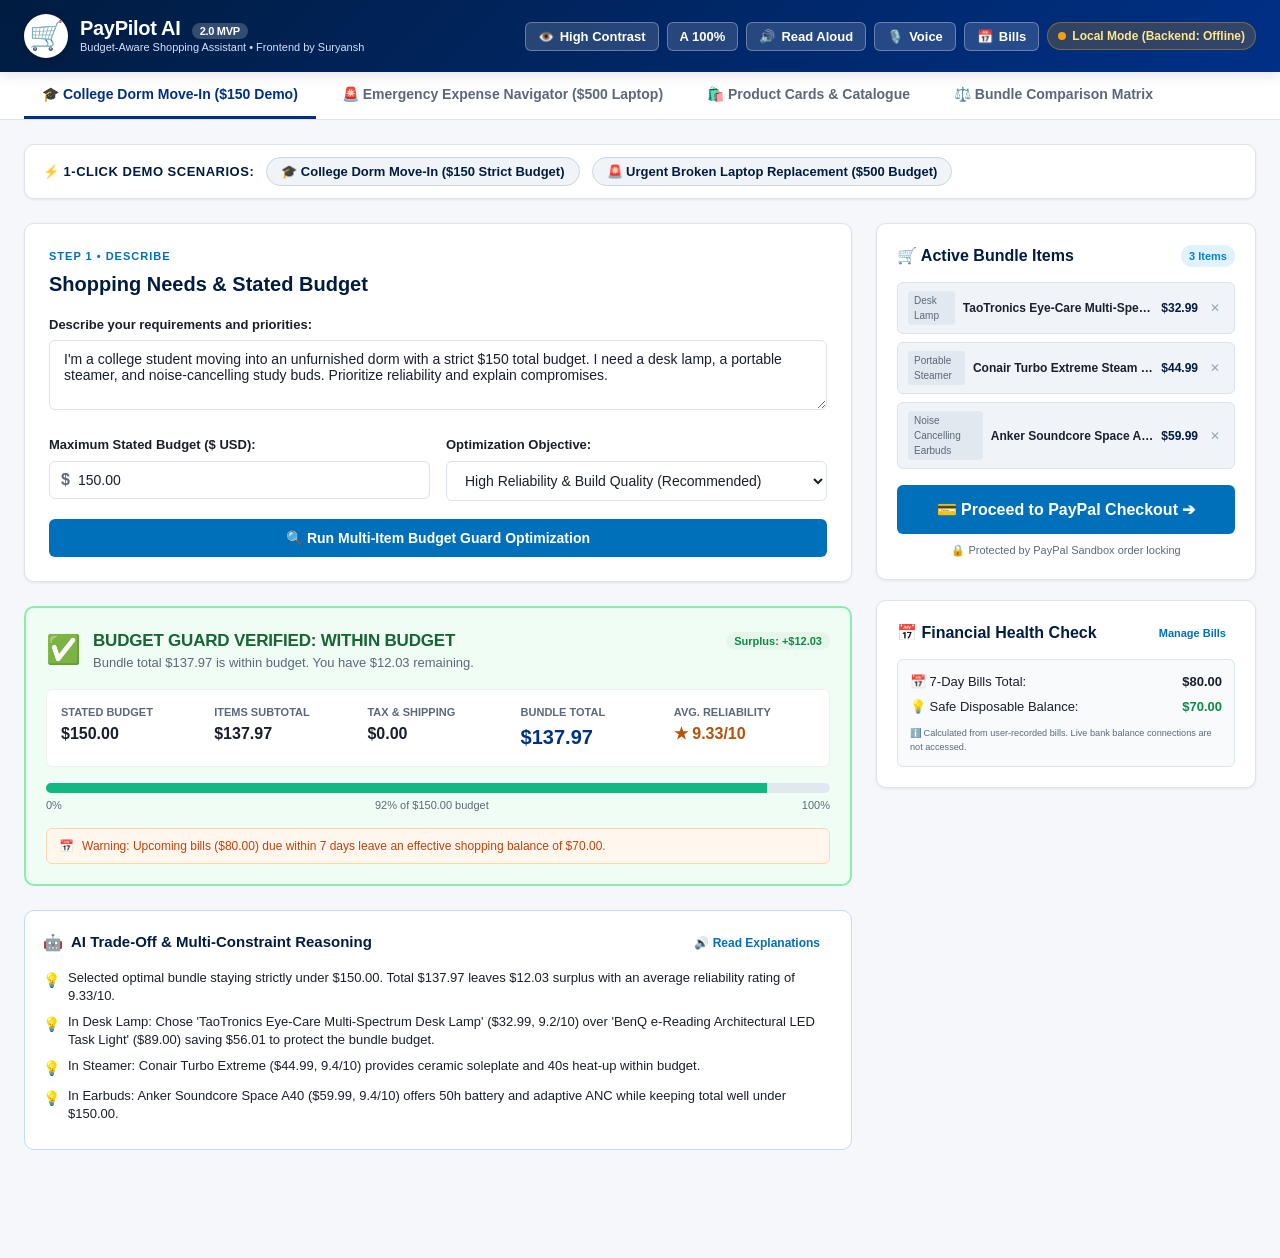
==== commit df4fecdd: "Update team member names and contribution files" ====
--- a/frontend/index.html
+++ b/frontend/index.html
@@ -21,7 +21,7 @@
         <div class="brand-logo-icon" aria-hidden="true">🛒</div>
         <div class="brand-text">
           <h1>PayPilot AI <span class="brand-badge">2.0 MVP</span></h1>
-          <p class="brand-subtitle">Budget-Aware Shopping Assistant • Frontend by Meenal</p>
+          <p class="brand-subtitle">Budget-Aware Shopping Assistant • Frontend by Suryansh</p>
         </div>
       </div>
 
--- a/frontend/css/styles.css
+++ b/frontend/css/styles.css
@@ -1,6 +1,6 @@
 /**
  * PayPilot AI — Core Design System & Styling
- * Module: Meenal (Frontend / Dashboard UI)
+ * Module: Suryansh (Frontend / Dashboard UI)
  */
 
 :root {
--- a/frontend/css/accessibility.css
+++ b/frontend/css/accessibility.css
@@ -1,6 +1,6 @@
 /**
  * PayPilot AI — Adaptive Universal Accessibility Styles
- * Module: Meenal (Universal Accessibility Owner)
+ * Module: Suryansh (Universal Accessibility Owner)
  *
  * Implements:
  * 1. High contrast theme (WCAG AAA compliant black/yellow/cyan palette)
